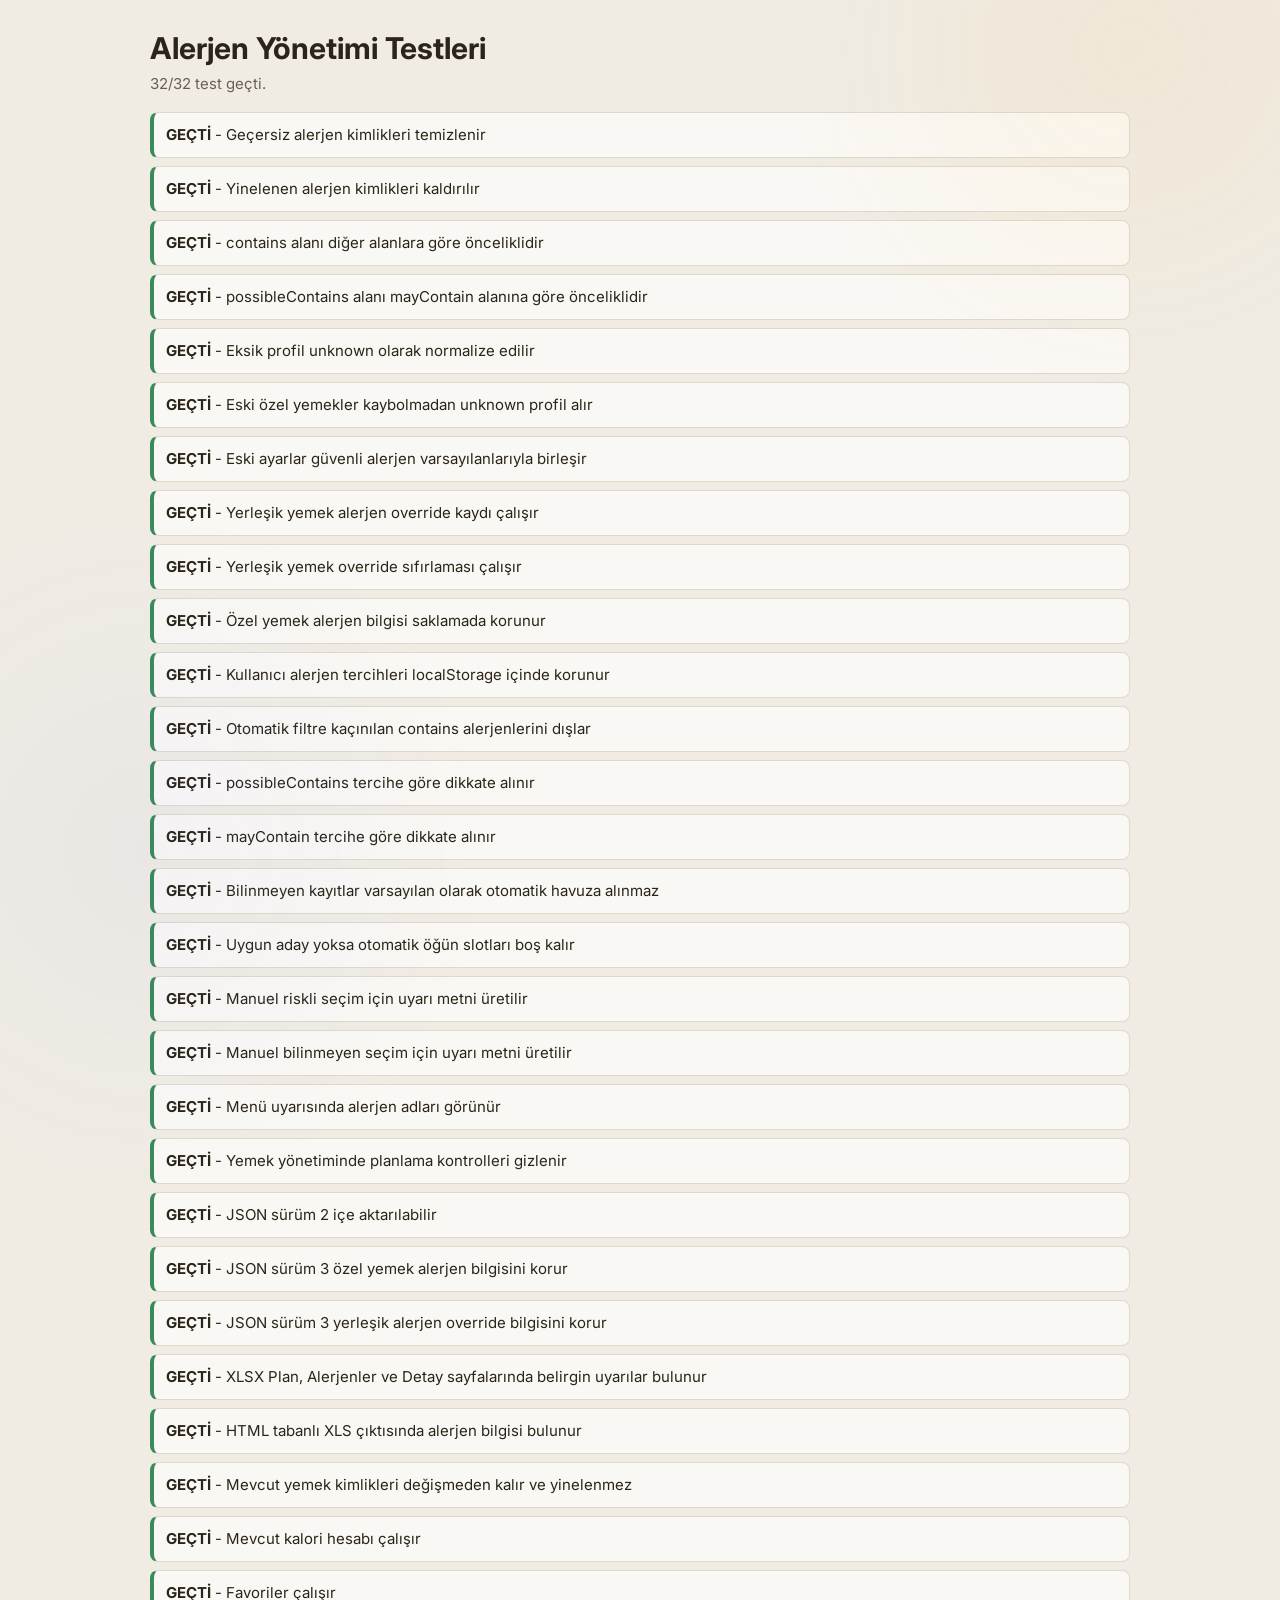
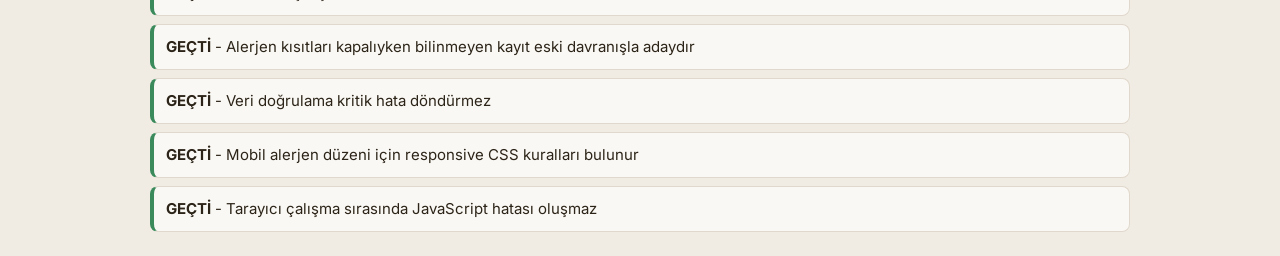
==== tests/allergens.test.html @ cae5c7bb "Implement initial project structure for "Kalori Hesapla" application, including core files for meal " ====
<!DOCTYPE html>
<html lang="tr">
<head>
  <meta charset="UTF-8">
  <meta name="viewport" content="width=device-width, initial-scale=1.0">
  <title>Alerjen Testleri</title>
  <link rel="stylesheet" href="../css/style.css">
  <style>
    body { padding: 24px; }
    .test-shell { max-width: 980px; margin: 0 auto; }
    .test-results { display: grid; gap: 8px; margin-top: 16px; }
    .test-result { padding: 10px 12px; border: 1px solid var(--border); border-radius: 8px; background: var(--bg-surface); }
    .test-result.pass { border-left: 4px solid var(--success); }
    .test-result.fail { border-left: 4px solid var(--danger); }
    .test-summary { color: var(--text-secondary); }
    .test-host { display: none; }
  </style>
</head>
<body>
  <main class="test-shell">
    <h1>Alerjen Yönetimi Testleri</h1>
    <p class="test-summary" id="test-summary">Testler hazırlanıyor...</p>
    <div class="test-results" id="test-results" aria-live="polite"></div>
  </main>

  <!-- app.js için görünmeyen, gerçek DOM hedefleri -->
  <div class="test-host" aria-hidden="true">
    <div id="menu-grid"></div><input id="search-input"><div id="search-results"></div><div id="search-context"></div>
    <div id="search-overlay"></div><span id="week-label"></span><input id="week-date-input"><div id="toast-container"></div>
    <span id="stat-weekly-cal">0</span><span id="stat-daily-cal">0</span><span id="stat-meal-count"></span><span id="stat-food-count"></span>
    <div id="weeks-dropdown"></div><div id="weeks-list"></div><input id="goal-input"><div id="tab-planner"></div><div id="tab-foods"></div>
    <div id="planner-controls"></div><div id="planner-actions"></div>
    <input id="food-mgmt-search"><div id="food-mgmt-list"></div><div id="food-add-form"></div><span id="food-total-count"></span>
    <div id="allergen-preferences-grid"></div><input id="pref-possible-unsafe" type="checkbox"><input id="pref-may-contain-unsafe" type="checkbox"><input id="pref-exclude-unknown" type="checkbox">
    <span id="allergen-settings-summary-value"></span><select id="food-category-filter"><option value="all">all</option></select>
    <div id="new-food-allergen-editor" class="allergen-editor"></div><select id="food-allergen-filter-id"></select><select id="food-allergen-filter-mode"><option value="all">all</option></select>
  </div>

  <script>
    window.__allergenTestKeys = [
      'kalori_haftalik_menuler', 'kalori_ayarlar', 'kalori_custom_foods',
      'kalori_favorites', 'kalori_calorie_overrides', 'kalori_allergen_overrides'
    ];
    window.__allergenTestSnapshot = Object.fromEntries(
      window.__allergenTestKeys.map(key => [key, localStorage.getItem(key)])
    );
    window.__allergenTestErrors = [];
    window.addEventListener('error', event => window.__allergenTestErrors.push(event.message || String(event.error || 'Bilinmeyen hata')));
  </script>
  <script src="../js/allergens.js"></script>
  <script src="../js/data.js"></script>
  <script src="../js/storage.js"></script>
  <script src="../js/xlsx-js-style.min.js"></script>
  <script src="../js/app.js"></script>
  <script src="allergens.test.js"></script>
</body>
</html>
---- css/style.css ----
@import url('https://fonts.googleapis.com/css2?family=Inter:wght@300;400;500;600;700;800&display=swap');

/* ═══════════════════════════════════════
   DESIGN TOKENS — WARM CREAM THEME
   ═══════════════════════════════════════ */
:root {
  /* Background layers — warm cream/sand tones */
  --bg-base: #f0ece4;
  --bg-surface: #faf8f4;
  --bg-card: #faf8f4;
  --bg-card-hover: #f5f1ea;
  --bg-elevated: #fdfcf9;
  --bg-input: #eee9e0;

  /* Text — warm dark tones */
  --text-primary: #2c2418;
  --text-secondary: #6b5f50;
  --text-muted: #a09383;
  --text-inverse: #fdfcf9;

  /* Accent — Warm orange/amber */
  --accent: #d97016;
  --accent-light: #e8940b;
  --accent-dark: #b85c0a;
  --accent-glow: rgba(217, 112, 22, 0.09);
  --accent-gradient: linear-gradient(135deg, #e8940b 0%, #d97016 50%, #c44e10 100%);

  /* Secondary accent — muted teal */
  --accent2: #3a8a7a;
  --accent2-glow: rgba(58, 138, 122, 0.08);

  /* Status colors */
  --success: #3a8a5c;
  --success-bg: rgba(58, 138, 92, 0.08);
  --warning: #b58a1a;
  --danger: #c0392b;
  --danger-bg: rgba(192, 57, 43, 0.07);
  --info: #2e6ea6;
  --info-bg: rgba(46, 110, 166, 0.07);

  /* Category colors — slightly warmer/muted */
  --cat-corba: #d97016;
  --cat-ana-et: #c0392b;
  --cat-ana-sebze: #3a8a5c;
  --cat-pilav: #7c54b8;
  --cat-makarna: #d46a1a;
  --cat-borek: #b84575;
  --cat-salata: #2d8a6e;
  --cat-icecek: #2e6ea6;
  --cat-tatli: #a61838;
  --cat-meyve: #5a8c1a;
  --cat-diger: #7a7060;

  /* Borders — warm */
  --border: #e0d8cc;
  --border-light: #e8e2d8;

  /* Radius */
  --radius-sm: 8px;
  --radius-md: 12px;
  --radius-lg: 18px;
  --radius-xl: 24px;
  --radius-full: 9999px;

  /* Shadows — warmer tone */
  --shadow-xs: 0 1px 2px rgba(60,40,10,0.04);
  --shadow-sm: 0 2px 8px rgba(60,40,10,0.06);
  --shadow-md: 0 4px 20px rgba(60,40,10,0.08);
  --shadow-lg: 0 12px 40px rgba(60,40,10,0.12);
  --shadow-glow: 0 4px 24px rgba(217, 112, 22, 0.14);

  /* Transitions */
  --transition-fast: 150ms ease;
  --transition-base: 250ms ease;
  --transition-slow: 400ms ease;

  /* Spacing */
  --space-xs: 4px;
  --space-sm: 8px;
  --space-md: 16px;
  --space-lg: 24px;
  --space-xl: 32px;
  --space-2xl: 48px;
}

/* ═══════════════════════════════════════
   RESETS & BASE
   ═══════════════════════════════════════ */
*, *::before, *::after {
  margin: 0;
  padding: 0;
  box-sizing: border-box;
}

html {
  font-size: 15px;
  scroll-behavior: smooth;
}

body {
  font-family: 'Inter', -apple-system, BlinkMacSystemFont, sans-serif;
  background: var(--bg-base);
  color: var(--text-primary);
  line-height: 1.6;
  min-height: 100vh;
  overflow-x: hidden;
}

/* Subtle background pattern */
body::before {
  content: '';
  position: fixed;
  top: -300px;
  right: -200px;
  width: 700px;
  height: 700px;
  background: radial-gradient(circle, rgba(245,158,11,0.06) 0%, transparent 70%);
  pointer-events: none;
  z-index: 0;
}

body::after {
  content: '';
  position: fixed;
  bottom: -300px;
  left: -200px;
  width: 700px;
  height: 700px;
  background: radial-gradient(circle, rgba(99,102,241,0.04) 0%, transparent 70%);
  pointer-events: none;
  z-index: 0;
}

/* ═══════════════════════════════════════
   HEADER
   ═══════════════════════════════════════ */
.app-header {
  position: sticky;
  top: 0;
  z-index: 100;
  background: rgba(250, 248, 244, 0.85);
  backdrop-filter: blur(20px);
  -webkit-backdrop-filter: blur(20px);
  border-bottom: 1px solid var(--border);
  padding: var(--space-md) var(--space-xl);
  box-shadow: 0 1px 3px rgba(0,0,0,0.03);
}

.header-content {
  max-width: 1600px;
  margin: 0 auto;
  display: flex;
  align-items: center;
  justify-content: space-between;
  gap: var(--space-lg);
  flex-wrap: wrap;
}

.app-logo {
  display: flex;
  align-items: center;
  gap: var(--space-sm);
}

.app-logo-icon {
  font-size: 1.8rem;
  filter: drop-shadow(0 2px 4px rgba(232,114,12,0.2));
}

.app-logo h1 {
  font-size: 1.3rem;
  font-weight: 800;
  background: var(--accent-gradient);
  -webkit-background-clip: text;
  -webkit-text-fill-color: transparent;
  background-clip: text;
  letter-spacing: 0;
}

.header-controls {
  display: flex;
  align-items: center;
  gap: var(--space-sm);
  flex-wrap: wrap;
}

/* ═══════════════════════════════════════
   BUTTONS
   ═══════════════════════════════════════ */
.btn {
  display: inline-flex;
  align-items: center;
  gap: var(--space-sm);
  padding: 8px 18px;
  border: 1px solid var(--border);
  border-radius: var(--radius-md);
  background: var(--bg-surface);
  color: var(--text-primary);
  font-family: inherit;
  font-size: 0.85rem;
  font-weight: 500;
  cursor: pointer;
  transition: all var(--transition-fast);
  white-space: nowrap;
}

.btn:hover {
  background: var(--bg-card-hover);
  border-color: var(--accent-light);
  transform: translateY(-1px);
  box-shadow: var(--shadow-sm);
}

.btn:active {
  transform: translateY(0);
}

.btn-primary {
  background: var(--accent-gradient);
  border: none;
  color: var(--text-inverse);
  font-weight: 600;
  box-shadow: 0 2px 8px rgba(232,114,12,0.2);
}

.btn-primary:hover {
  filter: brightness(1.05);
  box-shadow: var(--shadow-glow);
}

.btn-export-excel {
  border-color: #2f7467;
  background: var(--accent2);
  color: var(--text-inverse);
  font-weight: 700;
  box-shadow: 0 2px 8px rgba(58, 138, 122, 0.2);
}

.btn-export-excel:hover {
  border-color: #28675c;
  background: #327b6d;
  color: var(--text-inverse);
  box-shadow: 0 4px 14px rgba(58, 138, 122, 0.24);
}

.btn:focus-visible,
summary.btn:focus-visible {
  outline: 3px solid rgba(46, 110, 166, 0.35);
  outline-offset: 2px;
}

.btn-danger {
  border-color: rgba(220, 38, 38, 0.25);
  color: var(--danger);
}

.btn-danger:hover {
  background: var(--danger-bg);
  border-color: var(--danger);
}

.btn-sm {
  padding: 4px 10px;
  font-size: 0.78rem;
}

.btn-icon {
  padding: 8px;
  border-radius: var(--radius-md);
  font-size: 1rem;
}

/* ═══════════════════════════════════════
   WEEK SELECTOR
   ═══════════════════════════════════════ */
.week-selector {
  display: flex;
  align-items: center;
  gap: var(--space-sm);
}

.week-nav-btn {
  width: 36px;
  height: 36px;
  display: flex;
  align-items: center;
  justify-content: center;
  border: 1px solid var(--border);
  border-radius: var(--radius-md);
  background: var(--bg-surface);
  color: var(--text-secondary);
  cursor: pointer;
  transition: all var(--transition-fast);
  font-size: 1rem;
}

.week-nav-btn:hover {
  background: var(--accent-glow);
  color: var(--accent);
  border-color: var(--accent-light);
}

.week-label {
  font-size: 0.92rem;
  font-weight: 600;
  color: var(--text-primary);
  min-width: 200px;
  text-align: center;
  cursor: pointer;
  padding: 6px 14px;
  border-radius: var(--radius-md);
  transition: background var(--transition-fast);
}

.week-label:hover {
  background: var(--bg-input);
}

.week-date-input {
  background: var(--bg-input);
  border: 1px solid var(--border);
  border-radius: var(--radius-md);
  color: var(--text-primary);
  padding: 6px 12px;
  font-family: inherit;
  font-size: 0.85rem;
  cursor: pointer;
}

.week-date-input:focus {
  outline: none;
  border-color: var(--accent);
  box-shadow: 0 0 0 3px var(--accent-glow);
}

/* ═══════════════════════════════════════
   MAIN CONTENT
   ═══════════════════════════════════════ */
.app-main {
  max-width: 1600px;
  margin: 0 auto;
  padding: var(--space-lg) var(--space-xl);
  position: relative;
  z-index: 1;
}

/* ═══════════════════════════════════════
   STATS BAR
   ═══════════════════════════════════════ */
.stats-bar {
  display: grid;
  grid-template-columns: repeat(auto-fit, minmax(200px, 1fr));
  gap: var(--space-md);
  margin-bottom: var(--space-xl);
}

.stat-card {
  background: var(--bg-surface);
  border: 1px solid var(--border-light);
  border-radius: var(--radius-lg);
  padding: var(--space-lg) var(--space-lg);
  transition: all var(--transition-base);
  box-shadow: var(--shadow-xs);
}

.stat-card:hover {
  border-color: var(--accent-light);
  box-shadow: var(--shadow-glow);
  transform: translateY(-3px);
}

.stat-label {
  font-size: 0.75rem;
  font-weight: 600;
  color: var(--text-muted);
  text-transform: uppercase;
  letter-spacing: 0.06em;
  margin-bottom: var(--space-xs);
}

.stat-value {
  font-size: 2rem;
  font-weight: 800;
  background: var(--accent-gradient);
  -webkit-background-clip: text;
  -webkit-text-fill-color: transparent;
  background-clip: text;
  line-height: 1.2;
}

.stat-unit {
  font-size: 0.85rem;
  font-weight: 500;
  -webkit-text-fill-color: var(--text-secondary);
}

/* ═══════════════════════════════════════
   MENU TABLE
   ═══════════════════════════════════════ */
.menu-grid {
  display: flex;
  flex-direction: column;
  gap: var(--space-md);
}

.day-card {
  background: var(--bg-surface);
  border: 1px solid var(--border-light);
  border-radius: var(--radius-lg);
  overflow: hidden;
  transition: all var(--transition-base);
  animation: fadeSlideIn 0.4s ease backwards;
  box-shadow: var(--shadow-xs);
}

.day-card:nth-child(1) { animation-delay: 0.0s; }
.day-card:nth-child(2) { animation-delay: 0.05s; }
.day-card:nth-child(3) { animation-delay: 0.10s; }
.day-card:nth-child(4) { animation-delay: 0.15s; }
.day-card:nth-child(5) { animation-delay: 0.20s; }
.day-card:nth-child(6) { animation-delay: 0.25s; }
.day-card:nth-child(7) { animation-delay: 0.30s; }

@keyframes fadeSlideIn {
  from {
    opacity: 0;
    transform: translateY(12px);
  }
  to {
    opacity: 1;
    transform: translateY(0);
  }
}

.day-card:hover {
  border-color: rgba(232, 114, 12, 0.2);
  box-shadow: var(--shadow-md);
}

.day-header {
  display: flex;
  align-items: center;
  justify-content: space-between;
  padding: var(--space-md) var(--space-lg);
  background: linear-gradient(135deg, rgba(245,158,11,0.04) 0%, rgba(99,102,241,0.02) 100%);
  border-bottom: 1px solid var(--border-light);
}

.day-info {
  display: flex;
  align-items: center;
  gap: var(--space-md);
}

.day-name {
  font-size: 1rem;
  font-weight: 700;
  color: var(--accent-dark);
  min-width: 100px;
}

.day-date {
  font-size: 0.85rem;
  color: var(--text-secondary);
  font-weight: 400;
}

.day-calories {
  display: flex;
  align-items: center;
  gap: var(--space-sm);
  background: var(--accent-glow);
  border: 1px solid rgba(232, 114, 12, 0.12);
  padding: 6px 16px;
  border-radius: var(--radius-full);
  font-weight: 700;
  color: var(--accent-dark);
  font-size: 0.9rem;
}

.day-calories-icon {
  font-size: 1rem;
}

.day-body {
  display: grid;
  grid-template-columns: 1fr 1fr;
  gap: 0;
}

.meal-column {
  background: var(--bg-surface);
  padding: var(--space-md) var(--space-lg);
}

.meal-column:first-child {
  border-right: 1px solid var(--border-light);
}

.meal-title {
  font-size: 0.75rem;
  font-weight: 600;
  text-transform: uppercase;
  letter-spacing: 0.1em;
  color: var(--text-muted);
  margin-bottom: var(--space-sm);
  display: flex;
  align-items: center;
  justify-content: space-between;
}

.meal-title-text {
  display: flex;
  align-items: center;
  gap: var(--space-xs);
}

.meal-calories-total {
  font-size: 0.75rem;
  font-weight: 700;
  color: var(--accent);
  background: var(--accent-glow);
  padding: 2px 10px;
  border-radius: var(--radius-full);
  border: 1px solid rgba(232,114,12,0.1);
}

.meal-slots {
  display: flex;
  flex-direction: column;
  gap: 6px;
  min-height: 120px;
}

/* ═══════════════════════════════════════
   FOOD SLOT
   ═══════════════════════════════════════ */
.food-slot {
  display: flex;
  align-items: center;
  gap: var(--space-sm);
  padding: 8px 12px;
  border-radius: var(--radius-md);
  border: 1.5px dashed var(--border);
  transition: all var(--transition-fast);
  min-height: 40px;
  cursor: pointer;
}

.food-slot:hover {
  border-color: var(--accent-light);
  background: var(--accent-glow);
}

.food-slot.empty {
  justify-content: center;
  background: var(--bg-input);
  border-color: transparent;
}

.food-slot.empty:hover {
  background: var(--accent-glow);
  border-color: var(--accent-light);
  border-style: dashed;
}

.food-slot.empty::after {
  content: '+ Yemek Ekle';
  font-size: 0.78rem;
  color: var(--text-muted);
  font-weight: 500;
}

.food-slot.empty:hover::after {
  color: var(--accent);
}

.food-slot.filled {
  border-style: solid;
  border-color: var(--border);
  background: var(--bg-surface);
}

.food-slot.filled:hover {
  background: var(--bg-card-hover);
  border-color: var(--accent-light);
}

.food-cat-dot {
  width: 8px;
  height: 8px;
  border-radius: 50%;
  flex-shrink: 0;
  box-shadow: 0 0 0 2px rgba(0,0,0,0.04);
}

.food-slot-name {
  flex: 1;
  font-size: 0.84rem;
  font-weight: 500;
  color: var(--text-primary);
  overflow: hidden;
  text-overflow: ellipsis;
  white-space: nowrap;
}

.food-slot-cal {
  font-size: 0.75rem;
  font-weight: 700;
  color: var(--accent-dark);
  background: var(--accent-glow);
  padding: 2px 10px;
  border-radius: var(--radius-full);
  flex-shrink: 0;
}

.food-slot-remove {
  width: 24px;
  height: 24px;
  display: flex;
  align-items: center;
  justify-content: center;
  border: none;
  background: transparent;
  color: var(--text-muted);
  cursor: pointer;
  border-radius: var(--radius-sm);
  font-size: 0.85rem;
  opacity: 0;
  transition: all var(--transition-fast);
  flex-shrink: 0;
}

.food-slot:hover .food-slot-remove {
  opacity: 1;
}

.food-slot-remove:hover {
  color: var(--danger);
  background: var(--danger-bg);
}

/* ═══════════════════════════════════════
   SEARCH MODAL / DROPDOWN
   ═══════════════════════════════════════ */
.search-overlay {
  position: fixed;
  inset: 0;
  background: rgba(0, 0, 0, 0.25);
  backdrop-filter: blur(6px);
  z-index: 1000;
  display: flex;
  align-items: flex-start;
  justify-content: center;
  padding-top: 12vh;
  opacity: 0;
  pointer-events: none;
  transition: opacity var(--transition-base);
}

.search-overlay.active {
  opacity: 1;
  pointer-events: auto;
}

.search-modal {
  background: var(--bg-surface);
  border: 1px solid var(--border);
  border-radius: var(--radius-xl);
  box-shadow: var(--shadow-lg);
  width: 560px;
  max-width: 95vw;
  max-height: 70vh;
  display: flex;
  flex-direction: column;
  transform: translateY(-20px) scale(0.96);
  transition: transform var(--transition-base);
  overflow: hidden;
}

.search-overlay.active .search-modal {
  transform: translateY(0) scale(1);
}

.search-header {
  padding: var(--space-lg);
  border-bottom: 1px solid var(--border-light);
  background: linear-gradient(180deg, rgba(245,158,11,0.03) 0%, transparent 100%);
}

.search-context {
  font-size: 0.78rem;
  color: var(--text-muted);
  margin-bottom: var(--space-sm);
}

.search-context span {
  color: var(--accent);
  font-weight: 700;
}

.search-input-wrapper {
  display: flex;
  align-items: center;
  gap: var(--space-sm);
  background: var(--bg-input);
  border: 2px solid var(--border);
  border-radius: var(--radius-md);
  padding: 10px 14px;
  transition: all var(--transition-fast);
}

.search-input-wrapper:focus-within {
  border-color: var(--accent);
  box-shadow: 0 0 0 4px var(--accent-glow);
  background: var(--bg-surface);
}

.search-input-icon {
  color: var(--text-muted);
  font-size: 1.1rem;
}

.search-input {
  flex: 1;
  background: none;
  border: none;
  outline: none;
  color: var(--text-primary);
  font-family: inherit;
  font-size: 1rem;
  font-weight: 500;
}

.search-input::placeholder {
  color: var(--text-muted);
  font-weight: 400;
}

.search-results {
  flex: 1;
  overflow-y: auto;
  padding: var(--space-sm);
}

.search-results::-webkit-scrollbar {
  width: 6px;
}

.search-results::-webkit-scrollbar-track {
  background: transparent;
}

.search-results::-webkit-scrollbar-thumb {
  background: var(--border);
  border-radius: var(--radius-full);
}

.search-category-header {
  font-size: 0.72rem;
  font-weight: 700;
  text-transform: uppercase;
  letter-spacing: 0.1em;
  color: var(--text-muted);
  padding: var(--space-sm) var(--space-md);
  margin-top: var(--space-xs);
  display: flex;
  align-items: center;
  gap: var(--space-sm);
}

.search-result-item {
  display: flex;
  align-items: center;
  gap: var(--space-sm);
  padding: 10px var(--space-md);
  border-radius: var(--radius-md);
  cursor: pointer;
  transition: all var(--transition-fast);
}

.search-result-item:hover,
.search-result-item.selected {
  background: var(--accent-glow);
}

.search-result-dot {
  width: 10px;
  height: 10px;
  border-radius: 50%;
  flex-shrink: 0;
  box-shadow: 0 0 0 2px rgba(0,0,0,0.04);
}

.search-result-name {
  flex: 1;
  font-size: 0.9rem;
  font-weight: 500;
  color: var(--text-primary);
}

.search-result-portion {
  font-size: 0.75rem;
  color: var(--text-muted);
}

.search-result-cal {
  font-size: 0.85rem;
  font-weight: 700;
  color: var(--accent-dark);
}

.search-empty {
  padding: var(--space-2xl);
  text-align: center;
  color: var(--text-muted);
  font-size: 0.9rem;
}

.search-empty-icon {
  font-size: 2.5rem;
  margin-bottom: var(--space-md);
  opacity: 0.5;
}

/* Category browser */
.category-grid {
  display: grid;
  grid-template-columns: repeat(auto-fill, minmax(140px, 1fr));
  gap: var(--space-sm);
  padding: var(--space-md);
}

.category-btn {
  display: flex;
  flex-direction: column;
  align-items: center;
  gap: var(--space-xs);
  padding: var(--space-md);
  border: 1px solid var(--border-light);
  border-radius: var(--radius-md);
  background: var(--bg-surface);
  cursor: pointer;
  transition: all var(--transition-fast);
}

.category-btn:hover {
  border-color: var(--accent-light);
  background: var(--accent-glow);
  transform: translateY(-2px);
  box-shadow: var(--shadow-sm);
}

.category-btn-icon {
  font-size: 1.6rem;
}

.category-btn-name {
  font-size: 0.75rem;
  font-weight: 600;
  color: var(--text-secondary);
  text-align: center;
}

/* ═══════════════════════════════════════
   SAVED WEEKS DROPDOWN
   ═══════════════════════════════════════ */
.weeks-dropdown {
  position: absolute;
  top: 100%;
  right: 0;
  margin-top: var(--space-sm);
  background: var(--bg-surface);
  border: 1px solid var(--border);
  border-radius: var(--radius-lg);
  box-shadow: var(--shadow-lg);
  min-width: 300px;
  max-height: 400px;
  overflow-y: auto;
  z-index: 200;
  display: none;
}

.weeks-dropdown.active {
  display: block;
  animation: dropIn 0.2s ease;
}

@keyframes dropIn {
  from { opacity: 0; transform: translateY(-8px); }
  to { opacity: 1; transform: translateY(0); }
}

.weeks-dropdown-header {
  padding: var(--space-md);
  border-bottom: 1px solid var(--border-light);
  font-size: 0.85rem;
  font-weight: 600;
  color: var(--text-secondary);
}

.week-item {
  display: flex;
  align-items: center;
  justify-content: space-between;
  padding: var(--space-sm) var(--space-md);
  cursor: pointer;
  transition: background var(--transition-fast);
}

.week-item:hover {
  background: var(--accent-glow);
}

.week-item.active {
  background: var(--accent-glow);
  border-left: 3px solid var(--accent);
}

.week-item-label {
  font-size: 0.85rem;
  font-weight: 500;
}

.week-item-delete {
  padding: 4px;
  background: none;
  border: none;
  color: var(--text-muted);
  cursor: pointer;
  border-radius: var(--radius-sm);
  opacity: 0;
  transition: all var(--transition-fast);
}

.week-item:hover .week-item-delete {
  opacity: 1;
}

.week-item-delete:hover {
  color: var(--danger);
}

/* ═══════════════════════════════════════
   TOAST NOTIFICATIONS
   ═══════════════════════════════════════ */
.toast-container {
  position: fixed;
  bottom: var(--space-lg);
  right: var(--space-lg);
  z-index: 2000;
  display: flex;
  flex-direction: column;
  gap: var(--space-sm);
}

.toast {
  background: var(--bg-surface);
  border: 1px solid var(--border);
  border-radius: var(--radius-md);
  padding: var(--space-md) var(--space-lg);
  font-size: 0.85rem;
  font-weight: 500;
  color: var(--text-primary);
  box-shadow: var(--shadow-lg);
  display: flex;
  align-items: center;
  gap: var(--space-sm);
  animation: toastIn 0.3s ease, toastOut 0.3s ease 2.7s forwards;
  min-width: 250px;
}

.toast.success {
  border-left: 4px solid var(--success);
}

.toast.error {
  border-left: 4px solid var(--danger);
}

.toast.info {
  border-left: 4px solid var(--info);
}

@keyframes toastIn {
  from { opacity: 0; transform: translateX(40px); }
  to { opacity: 1; transform: translateX(0); }
}

@keyframes toastOut {
  from { opacity: 1; transform: translateX(0); }
  to { opacity: 0; transform: translateX(40px); }
}

/* ═══════════════════════════════════════
   PRINT STYLES
   ═══════════════════════════════════════ */
@media print {
  body {
    background: white;
  }
  
  body::before, body::after {
    display: none;
  }

  .app-header {
    backdrop-filter: none;
    position: static;
    box-shadow: none;
    border-bottom: 2px solid #333;
  }

  .header-controls .btn:not(.week-label) {
    display: none;
  }

  .stats-bar {
    display: grid;
    grid-template-columns: repeat(4, 1fr);
  }

  .stat-card {
    box-shadow: none;
    border: 1px solid #ddd;
  }

  .stat-value {
    -webkit-text-fill-color: var(--accent-dark);
    background: none;
  }

  .day-card {
    box-shadow: none;
    border: 1px solid #ddd;
    break-inside: avoid;
    animation: none;
  }

  .food-slot.empty {
    display: none;
  }

  .food-slot-remove {
    display: none;
  }

  .toast-container {
    display: none;
  }
}

/* ═══════════════════════════════════════
   RESPONSIVE
   ═══════════════════════════════════════ */
@media (max-width: 900px) {
  html { font-size: 14px; }

  .app-header {
    padding: var(--space-sm) var(--space-md);
  }

  .header-content {
    flex-direction: column;
    align-items: stretch;
    gap: var(--space-sm);
  }

  .header-controls {
    justify-content: center;
  }

  .app-main {
    padding: var(--space-md);
  }

  .stats-bar {
    grid-template-columns: repeat(2, 1fr);
  }

  .day-body {
    grid-template-columns: 1fr;
  }

  .meal-column:first-child {
    border-right: none;
    border-bottom: 1px solid var(--border-light);
  }

  .week-label {
    min-width: auto;
  }

  .search-modal {
    margin: var(--space-md);
    max-height: 80vh;
  }
}

@media (max-width: 500px) {
  .stats-bar {
    grid-template-columns: 1fr;
  }

  .header-controls {
    flex-wrap: wrap;
    gap: var(--space-xs);
  }
  
  .btn {
    padding: 6px 12px;
    font-size: 0.78rem;
  }
}

/* ═══════════════════════════════════════
   ALLERGEN MANAGEMENT
   ═══════════════════════════════════════ */
.allergen-settings {
  margin: 0 0 var(--space-xl);
  padding: var(--space-lg) 0;
  border-top: 1px solid var(--border-light);
  border-bottom: 1px solid var(--border-light);
}

.allergen-settings-heading {
  display: flex;
  align-items: flex-start;
  justify-content: space-between;
  gap: var(--space-md);
  margin-bottom: var(--space-md);
}

.allergen-settings h2 {
  font-size: 1rem;
  line-height: 1.35;
}

.allergen-settings-heading p {
  color: var(--text-secondary);
  font-size: 0.82rem;
  margin-top: 2px;
}

.allergen-settings-grid,
.allergen-editor-options {
  display: grid;
  grid-template-columns: repeat(auto-fit, minmax(170px, 1fr));
  gap: 7px;
}

.allergen-preference,
.allergen-option,
.allergen-editor-choice {
  display: flex;
  align-items: center;
  gap: 7px;
  color: var(--text-primary);
  font-size: 0.8rem;
}

.allergen-preference {
  min-height: 36px;
  padding: 7px 9px;
  border: 1px solid var(--border-light);
  border-radius: var(--radius-sm);
  background: var(--bg-surface);
  cursor: pointer;
}

.allergen-preference:hover,
.allergen-preference:has(input:checked) {
  border-color: var(--accent-light);
  background: var(--accent-glow);
}

.allergen-preference input,
.allergen-option input,
.allergen-editor-choice input {
  accent-color: var(--accent-dark);
  flex: 0 0 auto;
}

.allergen-preference-options {
  display: grid;
  grid-template-columns: repeat(auto-fit, minmax(260px, 1fr));
  gap: var(--space-sm);
  margin-top: var(--space-md);
}

.allergen-option {
  padding: 6px 0;
  cursor: pointer;
}

.allergen-health-notice {
  margin-top: var(--space-md);
  padding: 9px 12px;
  border-left: 3px solid var(--info);
  background: var(--info-bg);
  color: var(--text-secondary);
  font-size: 0.78rem;
  line-height: 1.5;
}

.allergen-filter {
  display: grid;
  grid-template-columns: auto minmax(160px, 1fr) auto minmax(240px, 1.4fr);
  align-items: center;
  gap: var(--space-sm);
}

.allergen-filter label {
  color: var(--text-secondary);
  font-size: 0.76rem;
  font-weight: 700;
}

.allergen-filter .form-input {
  padding: 8px 10px;
  font-size: 0.82rem;
}

.allergen-badge,
.allergen-status,
.allergen-warning,
.allergen-note-display {
  display: inline-flex;
  align-items: center;
  min-height: 24px;
  padding: 3px 7px;
  border: 1px solid transparent;
  border-radius: var(--radius-sm);
  font-size: 0.7rem;
  font-weight: 600;
  line-height: 1.25;
}

.allergen-badge-contains {
  border-color: rgba(192, 57, 43, 0.25);
  background: var(--danger-bg);
  color: #982d24;
}

.allergen-badge-possible {
  border-color: rgba(217, 112, 22, 0.28);
  background: var(--accent-glow);
  color: var(--accent-dark);
}

.allergen-badge-may-contain {
  border-color: rgba(181, 138, 26, 0.32);
  background: rgba(181, 138, 26, 0.1);
  color: #765a08;
}

.allergen-badge-unknown,
.allergen-status-unknown {
  border-color: var(--border);
  background: var(--bg-input);
  color: var(--text-secondary);
}

.allergen-status-verified {
  border-color: rgba(58, 138, 92, 0.24);
  background: var(--success-bg);
  color: #27613f;
}

.allergen-status-typical_recipe {
  border-color: rgba(217, 112, 22, 0.24);
  background: var(--accent-glow);
  color: var(--accent-dark);
}

.allergen-warning {
  border-color: rgba(192, 57, 43, 0.32);
  background: var(--danger-bg);
  color: var(--danger);
  white-space: nowrap;
}

.allergen-conflict {
  border-color: rgba(192, 57, 43, 0.65) !important;
}

.food-slot.allergen-conflict,
.search-result-item.allergen-conflict {
  background: rgba(192, 57, 43, 0.06);
}

.allergen-slot-indicator {
  width: 18px;
  height: 18px;
  display: inline-flex;
  align-items: center;
  justify-content: center;
  flex: 0 0 auto;
  border: 1px solid var(--border);
  border-radius: 50%;
  color: var(--info);
  background: var(--info-bg);
  font-size: 0.68rem;
  font-weight: 800;
  cursor: help;
}

.allergen-slot-indicator.allergen-conflict {
  color: var(--danger);
  background: var(--danger-bg);
}

.allergen-slot-indicator.allergen-badge-unknown {
  color: var(--text-secondary);
  background: var(--bg-input);
}

.search-result-item {
  align-items: flex-start;
}

.search-result-info {
  flex: 1;
  min-width: 0;
}

.search-result-name {
  display: block;
}

.search-allergen-summary {
  display: flex;
  flex-wrap: wrap;
  align-items: center;
  gap: 5px;
  margin-top: 2px;
}

.allergen-search-text {
  color: var(--text-secondary);
  font-size: 0.68rem;
  line-height: 1.3;
}

.search-result-portion,
.search-result-cal {
  margin-top: 3px;
  flex: 0 0 auto;
}

.food-mgmt-item {
  grid-template-columns: minmax(190px, 1fr) auto auto auto;
  grid-template-areas:
    "name portion calories actions"
    "allergens allergens allergens allergens"
    "editor editor editor editor";
}

.food-mgmt-name-col { grid-area: name; }
.food-mgmt-portion { grid-area: portion; }
.food-mgmt-cal-edit { grid-area: calories; }
.food-mgmt-actions { grid-area: actions; }

.food-mgmt-allergen-col {
  grid-area: allergens;
  min-width: 0;
}

.food-allergen-summary {
  display: flex;
  flex-wrap: wrap;
  align-items: center;
  gap: 5px;
  padding-top: 2px;
}

.allergen-note-display {
  border-color: var(--border-light);
  background: var(--bg-base);
  color: var(--text-secondary);
  font-weight: 500;
}

.food-mgmt-badge.allergen-edited {
  background: rgba(46, 110, 166, 0.12);
  color: var(--info);
  text-transform: none;
  letter-spacing: 0;
}

.food-mgmt-allergen-edit {
  border: 1px solid var(--border);
  background: var(--bg-input);
  color: var(--text-secondary);
  padding: 4px 7px;
  border-radius: var(--radius-sm);
  cursor: pointer;
  font-family: inherit;
  font-size: 0.7rem;
  font-weight: 600;
}

.food-mgmt-allergen-edit:hover {
  border-color: var(--accent);
  color: var(--accent-dark);
  background: var(--accent-glow);
}

.allergen-editor {
  margin-top: var(--space-lg);
  padding: var(--space-md);
  border-top: 1px solid var(--border-light);
}

.allergen-editor-inline {
  grid-area: editor;
  margin-top: 0;
  border: 1px solid var(--border-light);
  border-radius: var(--radius-sm);
  background: var(--bg-base);
}

.allergen-editor-groups {
  display: grid;
  grid-template-columns: repeat(3, minmax(0, 1fr));
  gap: var(--space-sm);
}

.allergen-editor-group {
  min-width: 0;
  padding: 9px;
  border: 1px solid var(--border-light);
  border-radius: var(--radius-sm);
}

.allergen-editor-group.contains { border-top: 3px solid var(--danger); }
.allergen-editor-group.possible { border-top: 3px solid var(--accent); }
.allergen-editor-group.may-contain { border-top: 3px solid var(--warning); }

.allergen-editor-group legend {
  padding: 0 4px;
  color: var(--text-secondary);
  font-size: 0.72rem;
  font-weight: 700;
}

.allergen-editor-options {
  grid-template-columns: repeat(2, minmax(0, 1fr));
}

.allergen-editor-choice {
  min-width: 0;
  font-size: 0.72rem;
  cursor: pointer;
}

.allergen-editor-choice span {
  overflow: hidden;
  text-overflow: ellipsis;
  white-space: nowrap;
}

.allergen-editor-meta {
  display: grid;
  grid-template-columns: minmax(220px, 0.7fr) minmax(0, 1.3fr);
  gap: var(--space-md);
  margin-top: var(--space-md);
}

.allergen-editor-meta .allergen-status,
.allergen-editor-meta .allergen-note {
  display: flex;
  flex-direction: column;
  align-items: stretch;
  gap: 5px;
  color: var(--text-secondary);
  font-size: 0.72rem;
  font-weight: 700;
}

.allergen-editor-meta .allergen-status .form-input,
.allergen-editor-meta .allergen-note .form-input {
  width: 100%;
  font-weight: 400;
}

.allergen-editor-meta .allergen-note textarea {
  min-height: 74px;
  resize: vertical;
}

.allergen-editor-actions {
  display: flex;
  flex-wrap: wrap;
  gap: var(--space-sm);
  justify-content: flex-end;
  margin-top: var(--space-md);
}

.toast.warning {
  border-left: 4px solid var(--warning);
}

@media print {
  .allergen-settings button,
  .allergen-settings input,
  .food-slot-portion,
  .food-slot-fav,
  .food-mgmt-allergen-edit,
  .allergen-editor,
  .food-mgmt-actions,
  .food-mgmt-cal-edit {
    display: none !important;
  }

  .allergen-settings {
    padding: 8px 0;
    margin-bottom: 12px;
  }

  .allergen-settings-grid,
  .allergen-preference-options {
    display: none;
  }

  .allergen-slot-indicator {
    border-color: #555;
  }
}

@media (max-width: 900px) {
  .allergen-editor-groups,
  .allergen-editor-meta {
    grid-template-columns: 1fr;
  }

  .allergen-filter {
    grid-template-columns: 1fr;
    align-items: stretch;
  }

  .allergen-filter label {
    margin-top: 3px;
  }

  .food-mgmt-item {
    grid-template-areas:
      "name"
      "portion"
      "calories"
      "actions"
      "allergens"
      "editor";
  }
}

@media (max-width: 500px) {
  .allergen-settings-heading {
    flex-direction: column;
  }

  .allergen-settings-grid,
  .allergen-editor-options {
    grid-template-columns: 1fr 1fr;
  }

  .food-slot {
    gap: 6px;
    padding: 7px 8px;
  }

  .food-slot-cal {
    padding: 2px 6px;
  }

  .search-result-item {
    gap: 6px;
    padding: 9px 8px;
  }

  .search-result-portion {
    display: none;
  }
}

/* ═══════════════════════════════════════
   SCROLLBAR
   ═══════════════════════════════════════ */
::-webkit-scrollbar {
  width: 8px;
  height: 8px;
}

::-webkit-scrollbar-track {
  background: var(--bg-base);
}

::-webkit-scrollbar-thumb {
  background: var(--border);
  border-radius: var(--radius-full);
}

::-webkit-scrollbar-thumb:hover {
  background: var(--text-muted);
}

/* ═══════════════════════════════════════
   MISC UTILITIES
   ═══════════════════════════════════════ */
.hidden { display: none !important; }
.sr-only {
  position: absolute;
  width: 1px; height: 1px;
  padding: 0; margin: -1px;
  overflow: hidden;
  clip: rect(0,0,0,0);
  border: 0;
}

@keyframes pulse {
  0%, 100% { opacity: 1; }
  50% { opacity: 0.5; }
}

.loading {
  animation: pulse 1.5s ease-in-out infinite;
}

/* ═══════════════════════════════════════
   HEADER LAYOUT (updated)
   ═══════════════════════════════════════ */
.header-left {
  display: flex;
  align-items: center;
  gap: var(--space-lg);
}

.header-right {
  display: flex;
  align-items: center;
  gap: var(--space-md);
  flex-wrap: wrap;
}

/* ═══════════════════════════════════════
   TAB NAVIGATION
   ═══════════════════════════════════════ */
.tab-nav {
  display: flex;
  gap: 2px;
  background: var(--bg-input);
  border-radius: var(--radius-md);
  padding: 3px;
}

.tab-btn {
  padding: 8px 18px;
  border: none;
  border-radius: var(--radius-sm);
  background: transparent;
  color: var(--text-secondary);
  font-family: inherit;
  font-size: 0.85rem;
  font-weight: 600;
  cursor: pointer;
  transition: all var(--transition-fast);
  white-space: nowrap;
}

.tab-btn:hover {
  color: var(--text-primary);
  background: rgba(255,255,255,0.5);
}

.tab-btn.active {
  background: var(--bg-surface);
  color: var(--accent-dark);
  box-shadow: var(--shadow-xs);
}

/* ═══════════════════════════════════════
   CALORIE GOAL INPUT
   ═══════════════════════════════════════ */
.stat-card-goal {
  position: relative;
}

.stat-goal-row {
  display: flex;
  align-items: baseline;
  gap: var(--space-xs);
}

.goal-input {
  width: 90px;
  background: var(--bg-input);
  border: 1px solid var(--border);
  border-radius: var(--radius-sm);
  color: var(--text-primary);
  font-family: inherit;
  font-size: 1.6rem;
  font-weight: 800;
  padding: 4px 8px;
  text-align: center;
  transition: border-color var(--transition-fast);
}

.goal-input:focus {
  outline: none;
  border-color: var(--accent);
  box-shadow: 0 0 0 3px var(--accent-glow);
}

/* Chrome spinner hide */
.goal-input::-webkit-inner-spin-button,
.goal-input::-webkit-outer-spin-button {
  -webkit-appearance: none;
  margin: 0;
}

/* ═══════════════════════════════════════
   DAY PROGRESS BAR
   ═══════════════════════════════════════ */
.day-progress-bar {
  position: relative;
  height: 22px;
  background: var(--bg-input);
  overflow: hidden;
}

.day-progress-fill {
  height: 100%;
  transition: width 0.6s cubic-bezier(0.22, 1, 0.36, 1);
  border-radius: 0;
}

.day-progress-fill.ok {
  background: linear-gradient(90deg, #3a8a5c 0%, #4ade80 100%);
}

.day-progress-fill.warn {
  background: linear-gradient(90deg, #e8940b 0%, #fbbf24 100%);
}

.day-progress-fill.over {
  background: linear-gradient(90deg, #c0392b 0%, #ef4444 100%);
}

.day-progress-fill.empty {
  background: transparent;
}

.day-progress-label {
  position: absolute;
  top: 50%;
  left: 50%;
  transform: translate(-50%, -50%);
  font-size: 0.68rem;
  font-weight: 600;
  color: var(--text-secondary);
  white-space: nowrap;
}

/* ═══════════════════════════════════════
   DAY HEADER ACTIONS
   ═══════════════════════════════════════ */
.day-header-actions {
  display: flex;
  align-items: center;
  gap: var(--space-sm);
}

/* ═══════════════════════════════════════
   PORTION BUTTON
   ═══════════════════════════════════════ */
.food-slot-portion {
  padding: 1px 6px;
  border: 1px solid var(--border);
  border-radius: var(--radius-sm);
  background: var(--bg-input);
  color: var(--accent-dark);
  font-family: inherit;
  font-size: 0.7rem;
  font-weight: 700;
  cursor: pointer;
  transition: all var(--transition-fast);
  flex-shrink: 0;
}

.food-slot-portion.dim {
  color: var(--text-muted);
  border-color: transparent;
  background: transparent;
}

.food-slot-portion:hover {
  border-color: var(--accent);
  color: var(--accent);
  background: var(--accent-glow);
}

/* ═══════════════════════════════════════
   FAVORITE STAR
   ═══════════════════════════════════════ */
.food-slot-fav {
  border: none;
  background: transparent;
  color: var(--border);
  cursor: pointer;
  font-size: 0.85rem;
  transition: all var(--transition-fast);
  flex-shrink: 0;
  opacity: 0;
  padding: 2px;
}

.food-slot:hover .food-slot-fav {
  opacity: 1;
}

.food-slot-fav.active {
  color: #e8940b;
  opacity: 1;
}

.food-slot-fav:hover {
  color: #e8940b;
  transform: scale(1.2);
}

/* Search favorites */
.search-fav-btn {
  border: none;
  background: transparent;
  color: var(--border);
  cursor: pointer;
  font-size: 0.9rem;
  padding: 2px 4px;
  transition: all var(--transition-fast);
  flex-shrink: 0;
}

.search-fav-btn.active {
  color: #e8940b;
}

.search-fav-btn:hover {
  color: #e8940b;
  transform: scale(1.15);
}

/* ═══════════════════════════════════════
   FOOD MANAGEMENT PAGE
   ═══════════════════════════════════════ */
.food-mgmt {
  max-width: 1100px;
  margin: 0 auto;
}

.food-mgmt-header {
  display: flex;
  align-items: flex-end;
  justify-content: space-between;
  margin-bottom: var(--space-xl);
  gap: var(--space-md);
}

.food-mgmt-title {
  font-size: 1.6rem;
  font-weight: 800;
  color: var(--text-primary);
  line-height: 1.2;
}

.food-mgmt-subtitle {
  font-size: 0.85rem;
  color: var(--text-muted);
  font-weight: 500;
  margin-top: 2px;
}

/* Add Food Form */
.food-add-form {
  background: linear-gradient(135deg, var(--bg-surface) 0%, #fefcf8 100%);
  border: 2px solid var(--accent);
  border-radius: var(--radius-lg);
  padding: var(--space-xl);
  margin-bottom: var(--space-xl);
  box-shadow: var(--shadow-md);
  animation: fadeSlideIn 0.3s ease;
}

.food-add-form h3 {
  font-size: 1.1rem;
  font-weight: 700;
  margin-bottom: var(--space-lg);
  color: var(--accent-dark);
  display: flex;
  align-items: center;
  gap: var(--space-sm);
}

.food-form-grid {
  display: grid;
  grid-template-columns: 2fr 1fr 1fr 1fr;
  gap: var(--space-md);
}

.form-group {
  display: flex;
  flex-direction: column;
  gap: 5px;
}

.form-group label {
  font-size: 0.72rem;
  font-weight: 700;
  color: var(--text-secondary);
  text-transform: uppercase;
  letter-spacing: 0.06em;
}

.form-input {
  padding: 10px 14px;
  border: 1.5px solid var(--border);
  border-radius: var(--radius-md);
  background: var(--bg-input);
  color: var(--text-primary);
  font-family: inherit;
  font-size: 0.92rem;
  transition: all var(--transition-fast);
}

.form-input:focus {
  outline: none;
  border-color: var(--accent);
  box-shadow: 0 0 0 3px var(--accent-glow);
  background: #fff;
}

.food-form-actions {
  display: flex;
  gap: var(--space-sm);
  margin-top: var(--space-lg);
  justify-content: flex-end;
}

/* Filters */
.food-mgmt-filters {
  display: flex;
  flex-direction: column;
  gap: var(--space-md);
  margin-bottom: var(--space-xl);
  position: sticky;
  top: 72px;
  z-index: 10;
  background: var(--bg-base);
  padding: var(--space-md) 0;
}

.food-search-wrap {
  position: relative;
  display: flex;
  align-items: center;
}

.food-search-icon {
  position: absolute;
  left: 16px;
  font-size: 1.1rem;
  pointer-events: none;
  opacity: 0.6;
}

.food-mgmt-search-input {
  width: 100%;
  padding: 13px 16px 13px 46px;
  border: 2px solid var(--border);
  border-radius: var(--radius-lg);
  background: var(--bg-surface);
  color: var(--text-primary);
  font-family: inherit;
  font-size: 1rem;
  transition: all var(--transition-fast);
  box-shadow: var(--shadow-sm);
}

.food-mgmt-search-input:focus {
  outline: none;
  border-color: var(--accent);
  box-shadow: 0 0 0 4px var(--accent-glow);
  background: #fff;
}

.food-mgmt-search-input::placeholder {
  color: var(--text-muted);
}

.food-cat-filters {
  display: flex;
  gap: 6px;
  flex-wrap: wrap;
}

.food-cat-filter-btn {
  padding: 7px 14px;
  border: 1.5px solid var(--border);
  border-radius: var(--radius-full);
  background: var(--bg-surface);
  color: var(--text-secondary);
  font-family: inherit;
  font-size: 0.82rem;
  font-weight: 600;
  cursor: pointer;
  transition: all var(--transition-fast);
}

.food-cat-filter-btn:hover {
  border-color: var(--accent);
  background: var(--accent-glow);
  transform: translateY(-1px);
}

.food-cat-filter-btn.active {
  background: var(--accent-gradient);
  color: var(--text-inverse);
  border-color: transparent;
  box-shadow: 0 2px 8px rgba(232, 148, 11, 0.3);
}

/* Food List */
.food-mgmt-list {
  display: flex;
  flex-direction: column;
  gap: var(--space-lg);
}

/* Category Section - Card with colored left bar */
.food-mgmt-cat-section {
  background: var(--bg-surface);
  border-radius: var(--radius-lg);
  border: 1px solid var(--border-light);
  overflow: hidden;
  box-shadow: var(--shadow-xs);
  transition: box-shadow var(--transition-fast);
}

.food-mgmt-cat-section:hover {
  box-shadow: var(--shadow-sm);
}

.food-mgmt-cat-header {
  display: flex;
  align-items: center;
  gap: var(--space-sm);
  padding: 12px var(--space-lg);
  background: var(--bg-input);
  border-bottom: 1px solid var(--border-light);
  cursor: default;
}

.food-mgmt-cat-icon {
  font-size: 1.3rem;
}

.food-mgmt-cat-name {
  font-size: 0.88rem;
  font-weight: 700;
  color: var(--text-primary);
  flex: 1;
}

.food-mgmt-cat-count {
  font-size: 0.72rem;
  font-weight: 600;
  color: var(--text-muted);
  background: var(--bg-base);
  padding: 2px 10px;
  border-radius: var(--radius-full);
}

.food-mgmt-cat-items {
  display: flex;
  flex-direction: column;
}

/* Individual Food Item */
.food-mgmt-item {
  display: grid;
  grid-template-columns: 1fr auto auto auto auto;
  align-items: center;
  gap: var(--space-sm);
  padding: 10px var(--space-lg);
  border-bottom: 1px solid var(--border-light);
  transition: background var(--transition-fast);
}

.food-mgmt-item:last-child {
  border-bottom: none;
}

.food-mgmt-item:hover {
  background: var(--accent-glow);
}

.food-mgmt-name-col {
  display: flex;
  align-items: center;
  gap: var(--space-sm);
  min-width: 0;
}

.food-mgmt-name {
  font-size: 0.9rem;
  font-weight: 500;
  color: var(--text-primary);
  min-width: 0;
  overflow: hidden;
  text-overflow: ellipsis;
  white-space: nowrap;
}

.food-mgmt-badge {
  font-size: 0.6rem;
  font-weight: 700;
  text-transform: uppercase;
  letter-spacing: 0.05em;
  padding: 2px 7px;
  border-radius: var(--radius-full);
  flex-shrink: 0;
  line-height: 1.4;
}

.food-mgmt-badge.custom {
  background: rgba(99, 102, 241, 0.12);
  color: #6366f1;
}

.food-mgmt-badge.built-in {
  background: var(--bg-input);
  color: var(--text-secondary);
}

.food-mgmt-badge.edited {
  background: rgba(232, 114, 12, 0.12);
  color: var(--accent);
}

.food-mgmt-portion {
  font-size: 0.75rem;
  color: var(--text-muted);
  flex-shrink: 0;
  white-space: nowrap;
}

.food-mgmt-cal-edit {
  display: flex;
  align-items: center;
  gap: 4px;
  flex-shrink: 0;
}

.food-mgmt-cal-input {
  width: 62px;
  padding: 5px 8px;
  border: 1.5px solid var(--border);
  border-radius: var(--radius-sm);
  background: var(--bg-input);
  color: var(--accent-dark);
  font-family: inherit;
  font-size: 0.88rem;
  font-weight: 700;
  text-align: right;
  transition: all var(--transition-fast);
}

.food-mgmt-cal-input:focus {
  outline: none;
  border-color: var(--accent);
  box-shadow: 0 0 0 2px var(--accent-glow);
  background: #fff;
}

.food-mgmt-cal-input::-webkit-inner-spin-button,
.food-mgmt-cal-input::-webkit-outer-spin-button {
  -webkit-appearance: none;
}

.food-mgmt-cal-unit {
  font-size: 0.7rem;
  color: var(--text-muted);
  font-weight: 600;
}

.food-mgmt-actions {
  display: flex;
  align-items: center;
  gap: 2px;
}

.food-mgmt-fav {
  border: none;
  background: transparent;
  cursor: pointer;
  font-size: 1rem;
  color: var(--border);
  padding: 4px;
  transition: all var(--transition-fast);
  flex-shrink: 0;
  border-radius: var(--radius-sm);
}

.food-mgmt-fav.active {
  color: #e8940b;
}

.food-mgmt-fav:hover {
  color: #e8940b;
  background: rgba(232, 148, 11, 0.08);
  transform: scale(1.1);
}

.food-mgmt-del {
  border: none;
  background: transparent;
  cursor: pointer;
  font-size: 0.85rem;
  padding: 4px;
  opacity: 0.3;
  transition: all var(--transition-fast);
  flex-shrink: 0;
  border-radius: var(--radius-sm);
}

.food-mgmt-del:hover {
  opacity: 1;
  background: rgba(220, 60, 60, 0.08);
}

.food-mgmt-reset {
  border: none;
  background: var(--bg-input);
  cursor: pointer;
  font-size: 0.7rem;
  padding: 3px 6px;
  border-radius: var(--radius-sm);
  color: var(--text-muted);
  font-family: inherit;
  font-weight: 600;
  transition: all var(--transition-fast);
}

.food-mgmt-reset:hover {
  background: var(--accent-glow);
  color: var(--accent);
}

.food-mgmt-empty {
  padding: var(--space-2xl);
  text-align: center;
  color: var(--text-muted);
  font-size: 0.95rem;
  background: var(--bg-surface);
  border-radius: var(--radius-lg);
  border: 2px dashed var(--border);
}

/* ═══════════════════════════════════════
   RESPONSIVE UPDATES
   ═══════════════════════════════════════ */
@media (max-width: 1100px) {
  .header-content {
    flex-direction: column;
    align-items: stretch;
  }
  .header-left {
    flex-direction: column;
    align-items: flex-start;
    gap: var(--space-sm);
  }
  .header-right {
    flex-wrap: wrap;
    gap: var(--space-sm);
  }
}

@media (max-width: 900px) {
  .food-form-grid {
    grid-template-columns: 1fr;
  }
  .food-mgmt-item {
    grid-template-columns: 1fr;
    align-items: flex-start;
    gap: var(--space-sm);
  }
  .food-mgmt-name-col {
    flex-wrap: wrap;
  }
  .food-mgmt-name {
    white-space: normal;
  }
  .food-mgmt-portion {
    min-width: auto;
    white-space: normal;
  }
  .food-mgmt-cal-edit,
  .food-mgmt-actions {
    justify-content: flex-start;
  }
}

@media (max-width: 500px) {
  .tab-nav {
    width: 100%;
  }
  .tab-btn {
    flex: 1;
    text-align: center;
    padding: 8px 10px;
    font-size: 0.78rem;
  }
  .day-header {
    flex-direction: column;
    align-items: flex-start;
    gap: var(--space-sm);
  }
  .day-header-actions {
    width: 100%;
    justify-content: flex-end;
  }
}

/* Alerjen satir duzeni, eski yemek yonetimi kurallarindan sonra uygulanir. */
.food-mgmt-item {
  grid-template-columns: minmax(190px, 1fr) auto auto auto;
  grid-template-areas:
    "name portion calories actions"
    "allergens allergens allergens allergens"
    "editor editor editor editor";
}

.food-mgmt-name-col { grid-area: name; }
.food-mgmt-portion { grid-area: portion; }
.food-mgmt-cal-edit { grid-area: calories; }
.food-mgmt-actions { grid-area: actions; }
.food-mgmt-allergen-col { grid-area: allergens; }
.allergen-editor-inline { grid-area: editor; }

@media (max-width: 900px) {
  .food-mgmt-item {
    grid-template-columns: 1fr;
    grid-template-areas:
      "name"
      "portion"
      "calories"
      "actions"
      "allergens"
      "editor";
  }
}

/* ═══════════════════════════════════════
   COMPACT PLANNING AND FOOD MANAGEMENT
   ═══════════════════════════════════════ */
.header-more {
  position: relative;
}

.header-more > summary,
.allergen-settings > summary,
.allergen-settings-advanced > summary,
.food-advanced-filters > summary,
.allergen-editor-advanced > summary {
  list-style: none;
}

.header-more > summary::-webkit-details-marker,
.allergen-settings > summary::-webkit-details-marker,
.allergen-settings-advanced > summary::-webkit-details-marker,
.food-advanced-filters > summary::-webkit-details-marker,
.allergen-editor-advanced > summary::-webkit-details-marker {
  display: none;
}

.header-more-menu {
  position: absolute;
  top: calc(100% + 6px);
  right: 0;
  z-index: 40;
  display: grid;
  min-width: 190px;
  padding: 6px;
  border: 1px solid var(--border);
  border-radius: var(--radius-md);
  background: var(--bg-surface);
  box-shadow: var(--shadow-lg);
}

.header-more-menu .btn {
  width: 100%;
  justify-content: flex-start;
  border-color: transparent;
  border-radius: var(--radius-sm);
  box-shadow: none;
}

.stats-bar {
  display: grid;
  grid-template-columns: repeat(5, minmax(0, 1fr));
  gap: 0;
  margin-bottom: 12px;
  overflow: hidden;
  border: 1px solid var(--border-light);
  border-radius: var(--radius-md);
  background: var(--bg-surface);
  box-shadow: var(--shadow-xs);
}

.stat-card {
  display: flex;
  align-items: center;
  justify-content: space-between;
  gap: 10px;
  min-width: 0;
  padding: 10px 14px;
  border: 0;
  border-right: 1px solid var(--border-light);
  border-radius: 0;
  background: transparent;
  box-shadow: none;
}

.stat-card:last-child {
  border-right: 0;
}

.stat-card:hover {
  border-color: var(--border-light);
  box-shadow: none;
  transform: none;
}

.stat-label {
  margin: 0;
  color: var(--text-secondary);
  font-size: 0.7rem;
  line-height: 1.25;
  letter-spacing: 0;
  text-transform: none;
}

.stat-value {
  font-size: 1.15rem;
  line-height: 1;
}

.stat-card > div:last-child,
.stat-goal-row {
  flex: 0 0 auto;
  white-space: nowrap;
}

.goal-input {
  width: 70px;
  padding: 3px 5px;
  font-size: 1rem;
}

.allergen-settings {
  margin: 0 0 12px;
  padding: 0;
  overflow: hidden;
  border: 1px solid var(--border-light);
  border-radius: var(--radius-md);
  background: var(--bg-surface);
}

.allergen-settings-summary {
  display: flex;
  align-items: center;
  gap: 10px;
  min-height: 42px;
  padding: 9px 12px;
  color: var(--text-primary);
  cursor: pointer;
}

.allergen-settings-summary:hover {
  background: var(--accent-glow);
}

.allergen-settings-summary::after {
  content: "+";
  margin-left: auto;
  color: var(--text-muted);
  font-size: 1.1rem;
  font-weight: 700;
}

.allergen-settings[open] > .allergen-settings-summary::after {
  content: "−";
}

.allergen-settings-summary-title {
  font-size: 0.84rem;
  font-weight: 700;
}

.allergen-settings-summary-value {
  min-width: 0;
  overflow: hidden;
  color: var(--text-secondary);
  font-size: 0.76rem;
  text-overflow: ellipsis;
  white-space: nowrap;
}

.allergen-settings-content {
  padding: 14px;
  border-top: 1px solid var(--border-light);
}

.allergen-settings-advanced,
.allergen-editor-advanced {
  margin-top: 12px;
  overflow: hidden;
  border: 1px solid var(--border-light);
  border-radius: var(--radius-sm);
  background: var(--bg-base);
}

.allergen-settings-advanced > summary,
.allergen-editor-advanced > summary {
  padding: 9px 11px;
  color: var(--text-secondary);
  font-size: 0.76rem;
  font-weight: 700;
  cursor: pointer;
}

.allergen-settings-advanced > summary::after,
.allergen-editor-advanced > summary::after {
  content: "+";
  float: right;
}

.allergen-settings-advanced[open] > summary::after,
.allergen-editor-advanced[open] > summary::after {
  content: "−";
}

.allergen-settings-advanced .allergen-preference-options {
  margin: 0;
  padding: 4px 11px 10px;
  border-top: 1px solid var(--border-light);
}

.food-filter-row {
  display: flex;
  align-items: flex-start;
  gap: 8px;
}

.food-category-filter {
  width: min(280px, 100%);
}

.food-advanced-filters {
  min-width: 0;
}

.food-advanced-filters > summary {
  min-height: 42px;
}

.food-advanced-filters > summary::after {
  content: "+";
  margin-left: 4px;
  color: var(--text-muted);
  font-weight: 700;
}

.food-advanced-filters[open] > summary::after {
  content: "−";
}

.food-advanced-filters .allergen-filter {
  margin-top: 8px;
  padding: 10px;
  border: 1px solid var(--border-light);
  border-radius: var(--radius-sm);
  background: var(--bg-surface);
}

.allergen-editor {
  margin-top: 12px;
  padding: 12px;
}

.allergen-editor-help {
  margin-bottom: 9px;
  color: var(--text-secondary);
  font-size: 0.76rem;
  line-height: 1.4;
}

.allergen-editor-primary .allergen-editor-group {
  padding: 10px;
}

.allergen-editor-primary .allergen-editor-options {
  grid-template-columns: repeat(auto-fit, minmax(120px, 1fr));
}

.allergen-editor-choice {
  min-height: 30px;
  padding: 4px 6px;
  border-radius: var(--radius-sm);
}

.allergen-editor-choice:hover,
.allergen-editor-choice:has(input:checked) {
  background: var(--bg-input);
}

.allergen-editor-advanced .allergen-editor-groups {
  grid-template-columns: repeat(2, minmax(0, 1fr));
  padding: 10px;
  border-top: 1px solid var(--border-light);
}

.allergen-editor-advanced .allergen-editor-meta {
  margin: 0;
  padding: 0 10px 10px;
}

.food-mgmt-item {
  grid-template-columns: minmax(260px, 1fr) auto auto auto;
  grid-template-areas:
    "name portion calories actions"
    "allergens portion calories actions"
    "editor editor editor editor";
  row-gap: 3px;
}

.food-mgmt-allergen-col,
.food-allergen-summary {
  min-width: 0;
}

.food-allergen-summary {
  display: block;
  padding: 0;
}

.allergen-profile-summary {
  display: block;
  overflow: hidden;
  color: var(--text-secondary);
  font-size: 0.7rem;
  line-height: 1.35;
  text-overflow: ellipsis;
  white-space: nowrap;
}

.allergen-profile-summary.has-contains {
  color: #982d24;
}

.allergen-profile-summary.has-possible,
.allergen-profile-summary.has-may-contain {
  color: var(--accent-dark);
}

.allergen-profile-summary.is-unknown {
  color: var(--text-muted);
}

.food-mgmt-actions {
  flex-wrap: wrap;
  justify-content: flex-end;
}

.food-mgmt-allergen-edit {
  padding: 5px 8px;
}

.food-slot.filled {
  display: grid;
  grid-template-columns: 8px minmax(90px, 1fr) minmax(0, auto) auto auto auto auto;
}

.food-slot-name {
  min-width: 0;
}

.allergen-slot-indicator {
  width: auto;
  max-width: 190px;
  height: auto;
  min-height: 22px;
  justify-content: flex-start;
  padding: 2px 6px;
  overflow: hidden;
  border-radius: var(--radius-sm);
  font-size: 0.66rem;
  line-height: 1.25;
  text-overflow: ellipsis;
  white-space: nowrap;
}

.allergen-slot-indicator.allergen-chip-contains {
  border-color: rgba(192, 57, 43, 0.25);
  background: var(--danger-bg);
  color: #982d24;
}

.allergen-slot-indicator.allergen-chip-possible {
  border-color: rgba(217, 112, 22, 0.28);
  background: var(--accent-glow);
  color: var(--accent-dark);
}

.allergen-slot-indicator.allergen-chip-may-contain {
  border-color: rgba(181, 138, 26, 0.32);
  background: rgba(181, 138, 26, 0.1);
  color: #765a08;
}

.food-slot-cal {
  white-space: nowrap;
}

.meal-calories-total {
  border-color: rgba(232, 114, 12, 0.22);
  font-size: 0.78rem;
}

@media (max-width: 1100px) {
  .stats-bar {
    grid-template-columns: repeat(3, minmax(0, 1fr));
  }

  .stat-card:nth-child(3) {
    border-right: 0;
  }

  .stat-card:nth-child(n + 4) {
    border-top: 1px solid var(--border-light);
  }
}

@media (max-width: 700px) {
  .food-mgmt-filters {
    position: static;
  }

  .stats-bar {
    grid-template-columns: repeat(2, minmax(0, 1fr));
  }

  .stat-card,
  .stat-card:nth-child(3) {
    border-right: 1px solid var(--border-light);
  }

  .stat-card:nth-child(even) {
    border-right: 0;
  }

  .stat-card:nth-child(n + 3) {
    border-top: 1px solid var(--border-light);
  }

  .stat-card-goal {
    grid-column: 1 / -1;
    border-right: 0;
  }

  .allergen-settings-content {
    padding: 11px;
  }

  .allergen-settings-grid,
  .allergen-editor-primary .allergen-editor-options {
    grid-template-columns: 1fr 1fr;
  }

  .food-filter-row {
    flex-direction: column;
    align-items: stretch;
  }

  .food-category-filter,
  .food-advanced-filters {
    width: 100%;
  }

  .food-advanced-filters > summary {
    width: 100%;
    justify-content: space-between;
  }

  .allergen-editor-advanced .allergen-editor-groups,
  .allergen-editor-meta {
    grid-template-columns: 1fr;
  }

  .food-mgmt-item {
    grid-template-columns: minmax(0, 1fr) auto;
    grid-template-areas:
      "name name"
      "allergens allergens"
      "portion calories"
      "actions actions"
      "editor editor";
    gap: 6px 10px;
  }

  .food-mgmt-cal-edit,
  .food-mgmt-actions {
    justify-self: end;
  }

  .food-slot.filled {
    grid-template-columns: 8px minmax(0, 1fr) auto auto auto;
    grid-template-areas:
      "dot name portion fav remove"
      ". allergen allergen calories calories";
    row-gap: 4px;
  }

  .food-slot.filled .food-cat-dot { grid-area: dot; }
  .food-slot.filled .food-slot-name { grid-area: name; }
  .food-slot.filled .allergen-slot-indicator { grid-area: allergen; }
  .food-slot.filled .food-slot-portion { grid-area: portion; }
  .food-slot.filled .food-slot-cal { grid-area: calories; justify-self: end; }
  .food-slot.filled .food-slot-fav { grid-area: fav; }
  .food-slot.filled .food-slot-remove { grid-area: remove; opacity: 0.55; }

  .allergen-slot-indicator {
    max-width: 100%;
  }
}

@media (max-width: 420px) {
  .btn-export-excel {
    flex: 1 1 140px;
    justify-content: center;
  }

  .allergen-settings-grid,
  .allergen-editor-primary .allergen-editor-options {
    grid-template-columns: 1fr;
  }

  .allergen-settings-summary-value {
    max-width: 130px;
  }
}

@media print {
  .header-more,
  .allergen-settings,
  .food-advanced-filters {
    display: none !important;
  }

  .stats-bar {
    grid-template-columns: repeat(5, minmax(0, 1fr));
  }

  .stat-card {
    border-top: 0;
    border-right: 1px solid #ddd;
  }

  .allergen-slot-indicator {
    max-width: none;
    border-color: #777;
    white-space: normal;
  }
}
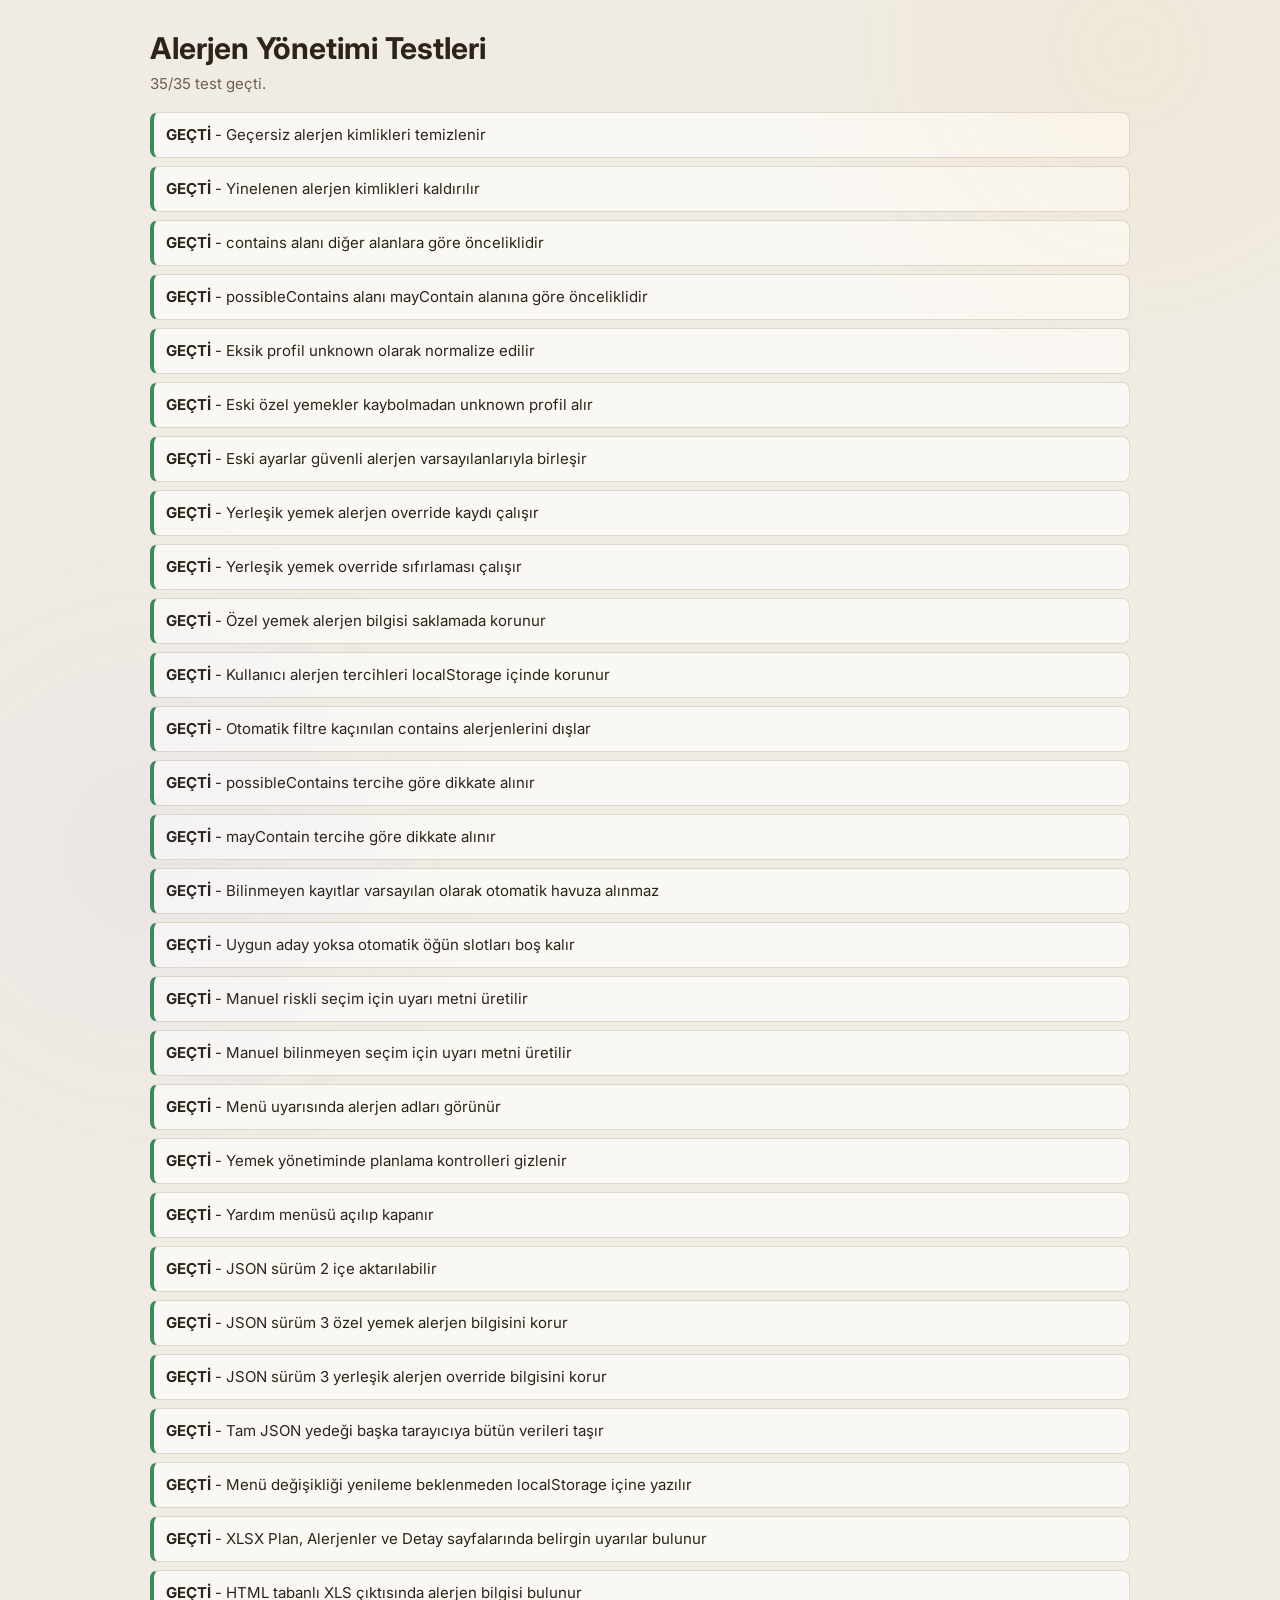
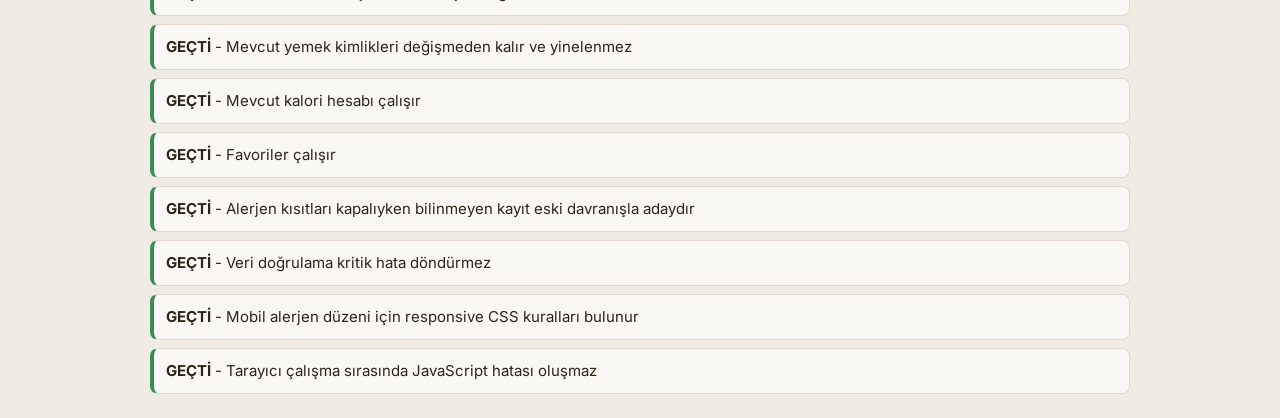
==== commit 88ad990f: "Add backup and help features: Implemented a backup menu for exporting and restoring all application " ====
--- a/tests/allergens.test.html
+++ b/tests/allergens.test.html
@@ -34,6 +34,9 @@
     <div id="allergen-preferences-grid"></div><input id="pref-possible-unsafe" type="checkbox"><input id="pref-may-contain-unsafe" type="checkbox"><input id="pref-exclude-unknown" type="checkbox">
     <span id="allergen-settings-summary-value"></span><select id="food-category-filter"><option value="all">all</option></select>
     <div id="new-food-allergen-editor" class="allergen-editor"></div><select id="food-allergen-filter-id"></select><select id="food-allergen-filter-mode"><option value="all">all</option></select>
+    <button id="btn-help" type="button">Yardım</button>
+    <button id="btn-backup-all" type="button">Tam yedek</button><button id="btn-restore-all" type="button">Geri yükle</button><details id="backup-actions"></details>
+    <div id="help-overlay" aria-hidden="true"><div class="help-dialog" tabindex="-1"><button id="btn-close-help" type="button">Kapat</button></div></div>
   </div>
 
   <script>
--- a/css/style.css
+++ b/css/style.css
@@ -2362,11 +2362,13 @@
 /* ═══════════════════════════════════════
    COMPACT PLANNING AND FOOD MANAGEMENT
    ═══════════════════════════════════════ */
-.header-more {
+.header-more,
+.header-backup {
   position: relative;
 }
 
 .header-more > summary,
+.header-backup > summary,
 .allergen-settings > summary,
 .allergen-settings-advanced > summary,
 .food-advanced-filters > summary,
@@ -2375,6 +2377,7 @@
 }
 
 .header-more > summary::-webkit-details-marker,
+.header-backup > summary::-webkit-details-marker,
 .allergen-settings > summary::-webkit-details-marker,
 .allergen-settings-advanced > summary::-webkit-details-marker,
 .food-advanced-filters > summary::-webkit-details-marker,
@@ -2404,6 +2407,37 @@
   box-shadow: none;
 }
 
+.header-backup-btn {
+  border-color: rgba(54, 116, 122, 0.28);
+  color: #255e63;
+  font-weight: 700;
+}
+
+.backup-menu {
+  min-width: 260px;
+  gap: 3px;
+  padding: 10px;
+}
+
+.backup-menu > strong {
+  padding: 2px 5px 0;
+  color: var(--text-primary);
+  font-size: 0.78rem;
+}
+
+.backup-menu > span,
+.backup-menu > small {
+  padding: 0 5px 5px;
+  color: var(--text-muted);
+  font-size: 0.68rem;
+  line-height: 1.35;
+}
+
+.backup-menu > small {
+  padding: 4px 5px 0;
+  border-top: 1px solid var(--border-light);
+}
+
 .stats-bar {
   display: grid;
   grid-template-columns: repeat(5, minmax(0, 1fr));
@@ -2518,6 +2552,31 @@
 .allergen-settings-content {
   padding: 14px;
   border-top: 1px solid var(--border-light);
+}
+
+.allergen-code-help {
+  margin-top: 3px !important;
+  color: var(--text-muted) !important;
+  font-size: 0.7rem !important;
+}
+
+.allergen-choice-label {
+  display: flex;
+  min-width: 0;
+  flex-wrap: wrap;
+  align-items: center;
+  gap: 2px 6px;
+}
+
+.allergen-technical-code {
+  padding: 1px 4px;
+  border: 1px solid var(--border-light);
+  border-radius: 3px;
+  background: var(--bg-base);
+  color: var(--text-muted);
+  font-size: 0.62rem;
+  line-height: 1.2;
+  overflow-wrap: anywhere;
 }
 
 .allergen-settings-advanced,
@@ -2881,3 +2940,261 @@
     white-space: normal;
   }
 }
+
+/* ═══════════════════════════════════════
+   HELP DIALOG
+   ═══════════════════════════════════════ */
+.header-help-btn {
+  flex: 0 0 auto;
+  padding: 7px 12px;
+  border-color: rgba(54, 116, 122, 0.28);
+  color: #255e63;
+  font-weight: 700;
+}
+
+.header-help-icon {
+  display: inline-flex;
+  width: 20px;
+  height: 20px;
+  align-items: center;
+  justify-content: center;
+  border-radius: 50%;
+  background: #2f7379;
+  color: #fff;
+  font-size: 0.76rem;
+  line-height: 1;
+}
+
+body.help-open {
+  overflow: hidden;
+}
+
+.help-overlay {
+  position: fixed;
+  inset: 0;
+  z-index: 1000;
+  display: none;
+  align-items: center;
+  justify-content: center;
+  padding: 24px;
+  background: rgba(31, 35, 35, 0.58);
+}
+
+.help-overlay.active {
+  display: flex;
+}
+
+.help-dialog {
+  display: flex;
+  width: min(980px, 100%);
+  max-height: min(820px, calc(100vh - 48px));
+  flex-direction: column;
+  overflow: hidden;
+  border: 1px solid var(--border);
+  border-radius: var(--radius-md);
+  background: var(--bg-surface);
+  box-shadow: 0 24px 70px rgba(28, 34, 34, 0.28);
+}
+
+.help-dialog:focus {
+  outline: none;
+}
+
+.help-header {
+  display: flex;
+  flex: 0 0 auto;
+  align-items: center;
+  justify-content: space-between;
+  gap: 16px;
+  padding: 17px 20px;
+  border-bottom: 1px solid var(--border-light);
+}
+
+.help-eyebrow {
+  display: block;
+  color: #2f7379;
+  font-size: 0.7rem;
+  font-weight: 800;
+  text-transform: uppercase;
+}
+
+.help-header h2 {
+  margin-top: 1px;
+  font-size: 1.2rem;
+  letter-spacing: 0;
+}
+
+.help-close {
+  display: inline-flex;
+  width: 36px;
+  height: 36px;
+  flex: 0 0 36px;
+  align-items: center;
+  justify-content: center;
+  border: 1px solid var(--border);
+  border-radius: 50%;
+  background: var(--bg-base);
+  color: var(--text-secondary);
+  font-size: 1rem;
+  cursor: pointer;
+}
+
+.help-close:hover,
+.help-close:focus-visible {
+  border-color: var(--accent-light);
+  background: var(--accent-glow);
+  color: var(--text-primary);
+  outline: 2px solid rgba(232, 114, 12, 0.2);
+  outline-offset: 1px;
+}
+
+.help-layout {
+  display: grid;
+  min-height: 0;
+  flex: 1 1 auto;
+  grid-template-columns: 190px minmax(0, 1fr);
+}
+
+.help-nav {
+  display: flex;
+  flex-direction: column;
+  gap: 2px;
+  padding: 14px 10px;
+  overflow-y: auto;
+  border-right: 1px solid var(--border-light);
+  background: var(--bg-base);
+}
+
+.help-nav a {
+  padding: 8px 10px;
+  border-radius: var(--radius-sm);
+  color: var(--text-secondary);
+  font-size: 0.78rem;
+  font-weight: 650;
+  text-decoration: none;
+}
+
+.help-nav a:hover,
+.help-nav a:focus-visible {
+  background: var(--accent-glow);
+  color: var(--accent-dark);
+  outline: none;
+}
+
+.help-content {
+  min-height: 0;
+  padding: 2px 26px 28px;
+  overflow-y: auto;
+  scroll-behavior: smooth;
+}
+
+.help-section {
+  padding: 22px 0;
+  scroll-margin-top: 4px;
+  border-bottom: 1px solid var(--border-light);
+}
+
+.help-section:last-child {
+  border-bottom: 0;
+}
+
+.help-section h3 {
+  margin-bottom: 10px;
+  color: var(--text-primary);
+  font-size: 1rem;
+  letter-spacing: 0;
+}
+
+.help-section ol {
+  padding-left: 22px;
+  color: var(--text-secondary);
+  font-size: 0.84rem;
+}
+
+.help-section li + li {
+  margin-top: 7px;
+}
+
+.help-section code {
+  padding: 1px 4px;
+  border: 1px solid var(--border-light);
+  border-radius: 3px;
+  background: var(--bg-base);
+  color: #255e63;
+  font-size: 0.76rem;
+}
+
+.help-note,
+.help-warning,
+.help-health {
+  margin-top: 12px;
+  padding: 9px 11px;
+  border-left: 3px solid #2f7379;
+  background: rgba(47, 115, 121, 0.07);
+  color: var(--text-secondary);
+  font-size: 0.78rem;
+}
+
+.help-warning {
+  border-left-color: #d97016;
+  background: var(--accent-glow);
+}
+
+.help-health {
+  border-left-color: #b58a1a;
+  background: rgba(181, 138, 26, 0.09);
+}
+
+@media (max-width: 700px) {
+  .help-overlay {
+    padding: 0;
+  }
+
+  .help-dialog {
+    width: 100%;
+    height: 100%;
+    max-height: none;
+    border: 0;
+    border-radius: 0;
+  }
+
+  .help-header {
+    padding: 13px 15px;
+  }
+
+  .help-layout {
+    display: flex;
+    flex-direction: column;
+  }
+
+  .help-nav {
+    flex: 0 0 auto;
+    flex-direction: row;
+    padding: 8px 10px;
+    overflow-x: auto;
+    overflow-y: hidden;
+    border-right: 0;
+    border-bottom: 1px solid var(--border-light);
+  }
+
+  .help-nav a {
+    flex: 0 0 auto;
+    white-space: nowrap;
+  }
+
+  .help-content {
+    padding: 0 16px 24px;
+  }
+
+  .help-section {
+    padding: 18px 0;
+  }
+}
+
+@media print {
+  .header-help-btn,
+  .header-backup,
+  .help-overlay {
+    display: none !important;
+  }
+}
